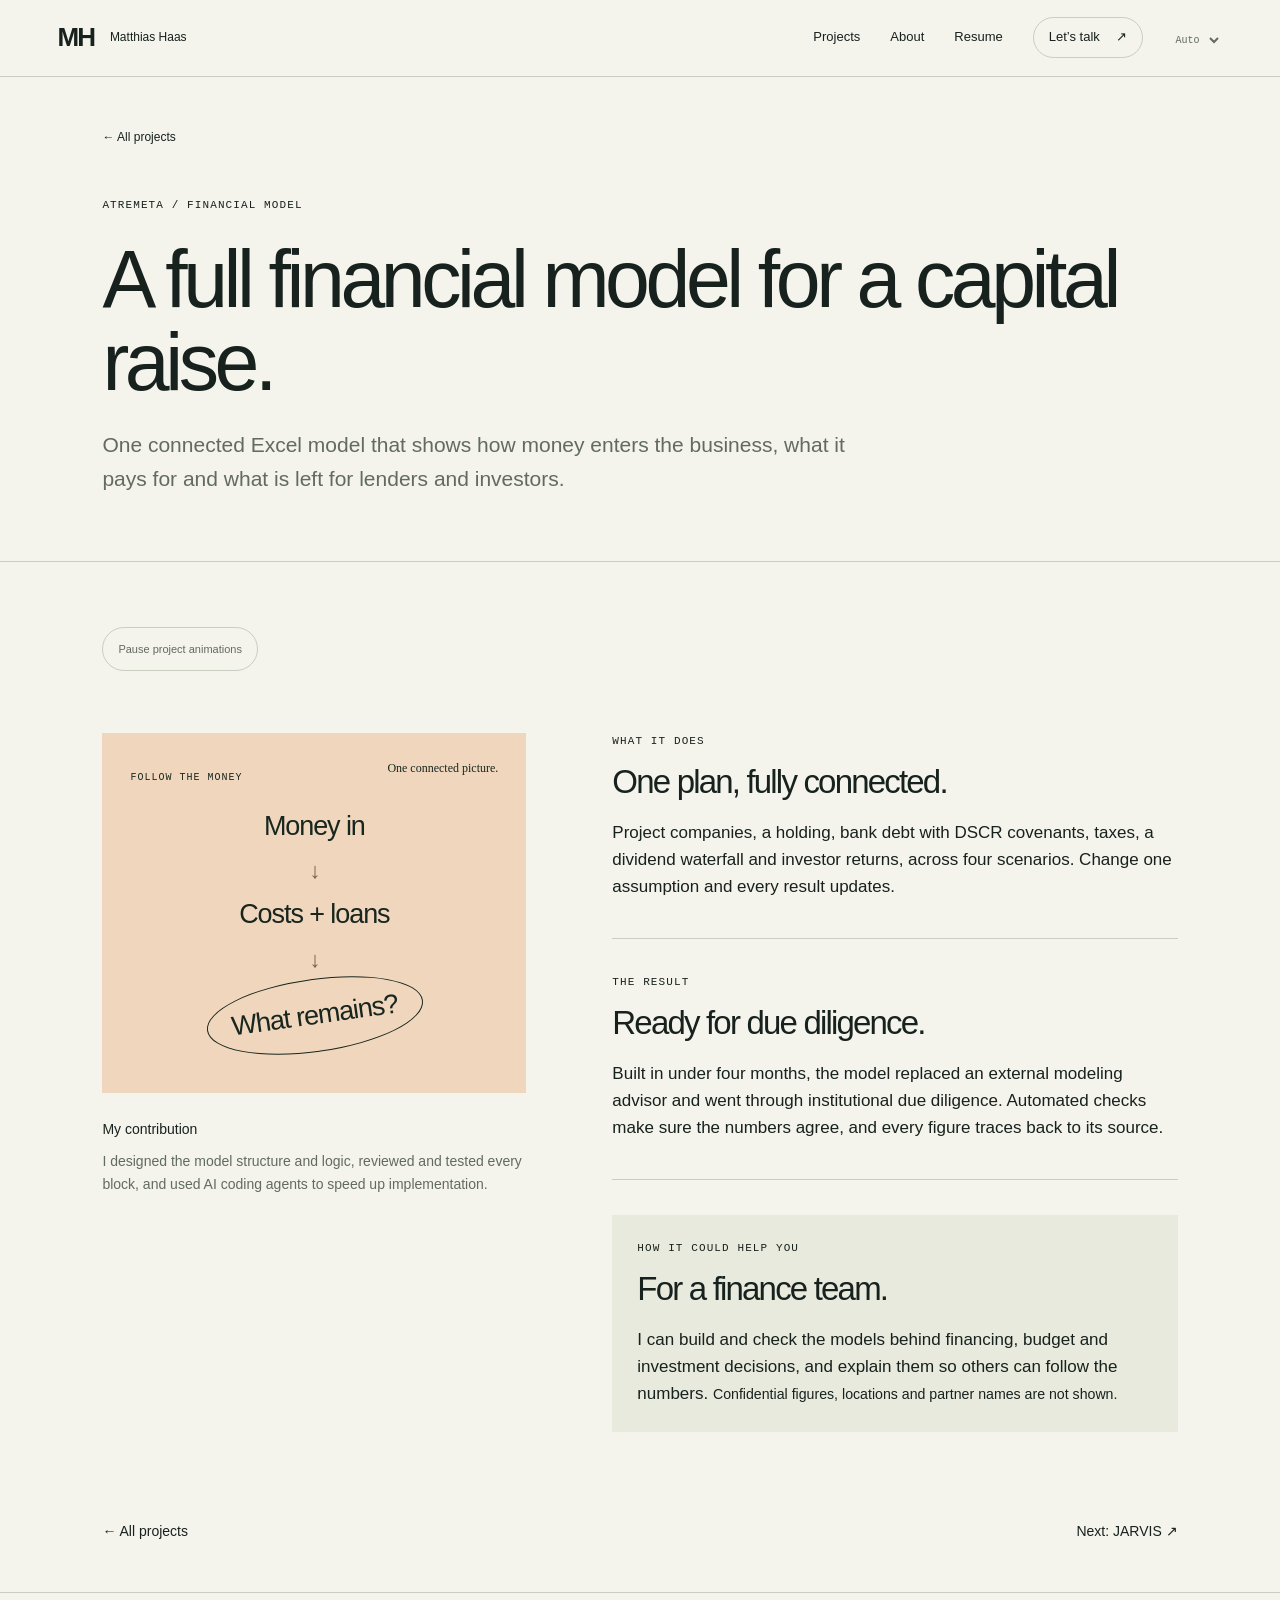
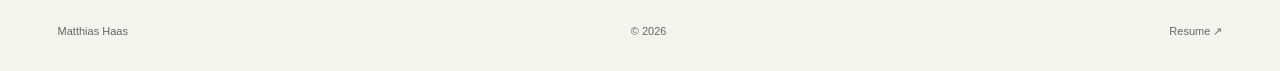
==== atremeta.html @ b5f11f1c "Portfolio website Co-Authored-By: Claude Opus 5.5 <noreply@anthropic.com>" ====
<!doctype html><html lang="en"><head><meta charset="utf-8"><meta name="viewport" content="width=device-width,initial-scale=1"><meta name="description" content="Matthias Haas — financial models, thoughtful AI tools, and clear explanations of the work behind them."><title>Atremeta · Matthias Haas</title><link rel="stylesheet" href="assets/editorial.css"><script src="assets/editorial.js" defer></script><link rel="stylesheet" href="assets/project-motion.css"><script src="assets/project-motion.js" defer></script></head><body><a class="skip" href="#main">Skip to content</a><header class="mast"><a class="brand" href="index.html" aria-label="Matthias Haas home">MH<span>Matthias Haas</span></a><nav aria-label="Main navigation"><a href="index.html#work">Projects</a><a href="index.html#about">About</a><a href="resume.html">Resume</a><a class="nav-contact" href="index.html#contact">Let’s talk <span>↗</span></a></nav><label class="theme-label"><span class="sr">Color theme</span><select aria-label="Color theme"><option value="system">Auto</option><option value="light">Light</option><option value="dark">Dark</option></select></label></header><main id="main"><section class="case-top peach"><a class="back" href="index.html#work">← All projects</a><p class="eyebrow">ATREMETA / FINANCIAL MODEL</p><h1>A full financial model for a capital raise.</h1><p class="case-intro">One connected Excel model that shows how money enters the business, what it pays for and what is left for lenders and investors.</p></section><div class="case-story"><button class="motion-toggle" aria-pressed="true" style="grid-column:1/-1">Pause project animations</button><aside><div class="visual model" aria-hidden="true"><span class="visual-label">FOLLOW THE MONEY</span><div class="money-flow"><span>Money in</span><b>↓</b><span>Costs + loans</span><b>↓</b><span class="outlined">What remains?</span></div><span class="visual-note">One connected picture.</span></div><p class="role"><strong>My contribution</strong>I designed the model structure and logic, reviewed and tested every block, and used AI coding agents to speed up implementation.</p></aside><div class="story-text"><section><p class="eyebrow">WHAT IT DOES</p><h2>One plan, fully connected.</h2><p>Project companies, a holding, bank debt with DSCR covenants, taxes, a dividend waterfall and investor returns, across four scenarios. Change one assumption and every result updates.</p></section><section><p class="eyebrow">THE RESULT</p><h2>Ready for due diligence.</h2><p>Built in under four months, the model replaced an external modeling advisor and went through institutional due diligence. Automated checks make sure the numbers agree, and every figure traces back to its source.</p></section><section class="result"><p class="eyebrow">HOW IT COULD HELP YOU</p><h2>For a finance team.</h2><p>I can build and check the models behind financing, budget and investment decisions, and explain them so others can follow the numbers. <small>Confidential figures, locations and partner names are not shown.</small></p></section></div></div><nav class="next-project" aria-label="Project navigation"><a href="index.html#work">← All projects</a><a href="jarvis.html">Next: JARVIS ↗</a></nav></main><footer><a href="index.html">Matthias Haas</a><p>© 2026</p><a href="resume.html">Resume ↗</a></footer></body></html>
---- assets/editorial.css ----
:root{--bg:#f4f3ec;--paper:#fffef8;--fg:#17211d;--muted:#626b61;--line:#c9cec1;--soft:#e8eadd;--blue:#31564b;--green:#42613f;--motion-ease:cubic-bezier(.2,.7,.2,1);--sans:Arial,Helvetica,sans-serif;--mono:Consolas,monospace;--accent:#d5ef83;--peach:#efd6bc;--lime:#d7e7a6;--lavender:#dcd9ed;--sky:#c9dce0;--ink:#18261f;color-scheme:light}
:root[data-theme=dark]{--bg:#14211b;--paper:#1b2c23;--fg:#f1f2e7;--muted:#b8c4b5;--line:#3a5141;--soft:#223b2b;--blue:#d5ef83;--green:#d5ef83;color-scheme:dark}
@media(prefers-color-scheme:dark){:root:not([data-theme=light]){--bg:#14211b;--paper:#1b2c23;--fg:#f1f2e7;--muted:#b8c4b5;--line:#3a5141;--soft:#223b2b;--blue:#d5ef83;--green:#d5ef83;color-scheme:dark}}
*{box-sizing:border-box}html{scroll-behavior:smooth;scroll-padding-top:100px}body{margin:0;background:var(--bg);color:var(--fg);font:17px/1.6 var(--sans)}a{color:inherit;text-decoration:none}button,select{font:inherit}button{cursor:pointer}a:focus-visible,button:focus-visible,summary:focus-visible,select:focus-visible{outline:3px solid var(--blue);outline-offset:5px}h1,h2,h3,p{margin:0}h1,h2,h3{line-height:1.03;letter-spacing:-.055em;font-weight:500}em{font-family:Georgia,serif;font-weight:400}p{max-width:65ch}.eyebrow{font:11px/1.6 var(--mono);letter-spacing:.1em;text-transform:uppercase}.sr,.skip:not(:focus){position:absolute;width:1px;height:1px;overflow:hidden;clip-path:inset(50%)}.skip:focus{position:fixed;z-index:100;background:var(--paper);padding:16px}.mast{position:sticky;top:0;z-index:20;display:flex;align-items:center;gap:28px;padding:17px 4.5vw;background:var(--bg);border-bottom:1px solid var(--line)}.brand{font-size:26px;font-weight:800;letter-spacing:-.08em;display:flex;align-items:center;gap:16px}.brand span{font-size:12px;font-weight:500;letter-spacing:0}.mast nav{margin-left:auto;display:flex;align-items:center;gap:30px;font-size:13px}.mast nav>a{position:relative}.mast nav>a:after{content:'';height:1px;background:currentColor;position:absolute;bottom:-4px;left:0;right:0;transform:scaleX(0);transform-origin:left;transition:transform .3s}.mast nav>a:hover:after{transform:scaleX(1)}.nav-contact{border:1px solid var(--line);padding:9px 15px;border-radius:30px}.nav-contact span{margin-left:13px}.theme-label select{font:10px var(--mono);background:none;border:0;color:var(--muted);max-width:65px}.hero{padding:50px 4.5vw 0;display:grid;grid-template-columns:1.25fr 1fr;gap:35px;position:relative;max-width:1600px;margin:auto}.hero-copy{padding:25px 0 30px;z-index:1}.hero h1{font-size:clamp(58px,7.6vw,116px);margin:35px -90px 28px 0;line-height:.99;letter-spacing:-.065em}.hero-description{font-size:19px;max-width:440px;margin-bottom:28px}.pill{display:inline-flex;gap:35px;align-items:center;border-radius:40px;background:var(--fg);color:var(--bg);padding:15px 25px;font-size:14px}.pill span{transition:transform .3s}.pill:hover span{transform:translateY(5px)}.hero-note{font:10px/1.7 var(--mono);margin-top:32px;color:var(--muted);max-width:400px}.hero-image{position:relative;min-height:530px;align-self:stretch;overflow:hidden;background:var(--soft);border-radius:120px 0 0 0}.hero-image img{position:absolute;width:100%;height:100%;object-fit:cover;object-position:52% center;transition:transform 1.2s}.hero-image:hover img{transform:scale(1.035)}.portrait-caption{position:absolute;bottom:27px;left:26px;z-index:2;background:var(--accent);color:var(--ink);padding:12px 17px;font:11px/1.7 var(--mono);transform:rotate(-3deg)}.portrait-caption small{font:12px var(--sans)}.portrait-mark{position:absolute;right:10px;bottom:-35px;font-size:155px;letter-spacing:-.1em;color:var(--paper);opacity:.6;line-height:1.2}.hero-bottomline{grid-column:1/-1;border-bottom:1px solid var(--line);display:flex;justify-content:space-between;padding:20px 0 27px;font:10px var(--mono);color:var(--muted)}.work,.approach,.contact-section,.trailer-feature{max-width:1440px;margin:auto;padding:100px 4.5vw}.section-heading{display:grid;grid-template-columns:1fr 1fr;gap:22px 60px;margin-bottom:65px}.section-heading .eyebrow{grid-column:1/-1}.section-heading h2{font-size:clamp(38px,5vw,68px)}.section-heading>p:last-child{align-self:end;color:var(--muted);font-size:15px;margin-left:auto}.project-row{display:grid;grid-template-columns:1.1fr 1fr;gap:8%;margin-bottom:90px;align-items:center}.project-row:nth-of-type(even){grid-template-columns:1fr 1.1fr}.project-row:nth-of-type(even) .project-art{order:2}.project-row:last-child{margin-bottom:0}.project-art{display:block;position:relative;overflow:hidden;border-radius:3px}.art-arrow{position:absolute;right:23px;bottom:23px;display:grid;place-items:center;width:48px;height:48px;border-radius:50%;background:var(--paper);color:var(--ink);font-size:25px;transition:transform .4s}.project-art:hover .art-arrow{transform:rotate(45deg)}.project-copy h3{font-size:clamp(32px,3.4vw,49px);margin:20px 0}.project-copy>p:not(.eyebrow){color:var(--muted);font-size:17px}.why{border-left:2px solid var(--line);padding-left:18px;margin:25px 0}.why>span{font:10px var(--mono);letter-spacing:.08em}.why p{font-size:14px;line-height:1.6;margin-top:8px}.text-link{display:inline-flex;align-items:center;gap:16px;border-bottom:1px solid var(--fg);padding-bottom:6px;font-size:13px}.text-link span{transition:transform .3s}.text-link:hover span{transform:translate(3px,-3px)}.visual{height:440px;position:relative;overflow:hidden;padding:28px;color:var(--ink);transition:transform .6s}.visual-label{font:10px var(--mono);letter-spacing:.1em;position:relative;z-index:2}.model{background:var(--peach)}.permission{background:var(--lime)}.search{background:var(--lavender)}.evidence{background:var(--sky)}.money-flow{display:flex;align-items:center;flex-direction:column;margin-top:35px;gap:5px;font-size:27px;letter-spacing:-.04em}.money-flow>span{padding:3px 25px}.money-flow b{font-size:22px;font-weight:400;color:#7a614e}.money-flow .outlined{border:1px solid var(--ink);border-radius:50%;padding:14px 24px;transform:rotate(-8deg)}.visual-note{position:absolute;left:28px;bottom:27px;font:12px Georgia}.orbit{width:230px;height:230px;border:1px solid #9cb16f;border-radius:50%;position:relative;margin:30px auto;display:grid;place-items:center}.orbit:before{content:'';position:absolute;inset:25px;border:1px solid #9cb16f;border-radius:50%}.orbit strong{font-size:38px;font-weight:400;letter-spacing:-.06em}.orbit i{position:absolute;width:27px;height:27px;border-radius:50%;background:var(--ink)}.orbit i:nth-child(1){top:-12px}.orbit i:nth-child(2){right:-12px}.orbit i:nth-child(3){bottom:-12px}.orbit i:nth-child(4){left:-12px}.project-art:hover .orbit{animation:orbit-turn 8s linear infinite}.project-art:hover .orbit strong{animation:orbit-turn 8s linear reverse infinite}.permission-tags{display:flex;justify-content:center;gap:10px;font-size:11px}.permission-tags span{padding:6px 10px;border:1px solid #9cb16f;border-radius:20px}.search-lines{position:absolute;inset:90px 50px}.search-lines i{display:block;height:35px;background:#c4bfdc;margin-bottom:15px;transform:rotate(-8deg)}.shortlist{position:absolute;left:22%;right:12%;top:110px;padding:25px;background:#fffef8;box-shadow:10px 15px 0 #b8b2d0;font-size:38px;letter-spacing:-.05em;line-height:1.05;transform:rotate(6deg);transition:transform .5s}.shortlist span{display:block;font:12px/1.9 var(--sans);letter-spacing:0;margin-top:25px}.project-art:hover .shortlist{transform:rotate(0deg) translateY(-7px)}.evidence-paper{background:#fffef8;position:absolute;inset:90px 12% 55px;padding:28px;transform:rotate(-5deg);box-shadow:12px 14px 0 #a7c0c7;transition:transform .5s}.evidence-paper>span{font-size:24px;letter-spacing:-.04em}.evidence-paper hr{border:0;border-top:1px solid #d1d5cb;margin:20px 0}.evidence-paper p{font-size:14px;margin:12px 0}.evidence-paper b{font:10px var(--mono)}.project-art:hover .evidence-paper{transform:rotate(0deg) translateY(-7px)}.approach{border-top:1px solid var(--line);background:var(--soft);max-width:none;padding-inline:max(4.5vw,calc((100vw - 1310px)/2))}.approach h2{font-size:clamp(42px,6.7vw,96px);margin:30px 0 45px}.approach-columns{display:grid;grid-template-columns:1fr 1fr;gap:80px;max-width:1000px}.approach-columns p{font-size:18px}.about-strip{margin-top:55px;border-top:1px solid var(--line);padding-top:25px;display:grid;grid-template-columns:1fr 1fr 1fr;gap:30px;font-size:13px}.about-strip small{display:block;font-size:11px;color:var(--muted);margin-top:7px}.about-strip .text-link{align-self:start}.trailer-feature{border-top:0!important}.trailer-heading h2{letter-spacing:-.045em!important}.contact-section{border-top:1px solid var(--line)}.contact-section h2{font-size:clamp(45px,7vw,95px);margin:30px 0}.contact-section>p:not(.eyebrow){max-width:600px;color:var(--muted)}.email-link{display:inline-flex;gap:30px;font-size:clamp(19px,3.5vw,46px);letter-spacing:-.04em;margin:30px 0;border-bottom:1px solid var(--fg);overflow-wrap:anywhere}.contact-links{display:flex;gap:25px;font-size:13px;flex-wrap:wrap}footer{padding:30px 4.5vw;border-top:1px solid var(--line);display:flex;justify-content:space-between;gap:20px;font-size:11px;color:var(--muted)}.case-top{padding:45px 8vw 65px;border-bottom:1px solid var(--line)}.back{font-size:12px;display:inline-block;margin-bottom:50px}.case-top h1{font-size:clamp(44px,6.3vw,88px);max-width:1100px;margin:24px 0}.case-intro{font-size:21px;max-width:760px;color:var(--muted)}.case-story{padding:65px 8vw;display:grid;grid-template-columns:.9fr 1.2fr;gap:8%}.case-story aside{align-self:start;position:sticky;top:110px}.case-story .visual{height:360px}.case-story .orbit{height:190px;width:190px;margin:20px auto}.role{font-size:14px;color:var(--muted);margin-top:25px}.role strong{display:block;color:var(--fg);margin-bottom:10px;font-weight:500}.story-text section{padding:0 0 38px;margin-bottom:35px;border-bottom:1px solid var(--line)}.story-text h2{font-size:33px;margin:14px 0 20px}.story-text .result{border:0;padding:25px;background:var(--soft)}.explainer{margin:0 8vw 60px;padding:35px;background:var(--soft);display:grid;grid-template-columns:1fr 1fr;gap:55px}.explainer h2{font-size:35px;margin:20px 0}.explainer p{font-size:14px}.example-controls button{display:inline-block;border:1px solid var(--line);background:var(--paper);color:var(--fg);border-radius:30px;padding:10px 15px;font-size:12px;margin:0 6px 10px 0;min-height:44px}.example-controls button[aria-pressed=true]{background:var(--fg);color:var(--bg)}#scenario-output{margin-top:25px;font-size:20px;line-height:1.5}.technical{margin:0 8vw 60px;border-top:1px solid var(--line);border-bottom:1px solid var(--line)}summary{cursor:pointer;padding:24px 0;font-size:17px}summary>span{float:right}.technical-content{padding:20px 0 40px;max-width:1000px}.technical-note{color:var(--muted);margin-bottom:35px}.technical h2,.technical h3{font:600 20px/1.4 var(--sans);letter-spacing:-.02em;margin:28px 0 12px}.technical p,.technical li{font-size:15px;line-height:1.75;margin-bottom:12px}.technical .diagram{overflow-x:auto;margin:35px 0}.technical svg{min-width:700px;width:100%;height:auto}.technical .pipeline{display:flex;gap:15px;flex-wrap:wrap}.technical .pipeline span{padding:10px;background:var(--soft)}.next-project{display:flex;justify-content:space-between;margin:50px 8vw;font-size:14px;gap:20px}@keyframes orbit-turn{to{transform:rotate(360deg)}}@view-transition{navigation:auto}::view-transition-group(root){animation-duration:.3s}
@media(min-width:1000px){.hero-copy{animation:arrive .7s ease-out}.hero-image{animation:arrive 1s ease-out}}@keyframes arrive{from{opacity:.6;transform:translateY(20px)}to{opacity:1;transform:none}}
@media(max-width:950px){.brand span{display:none}.hero{gap:20px}.hero h1{font-size:70px}.hero-image{min-height:500px}.project-row{gap:5%}.visual{height:390px}.approach-columns{gap:35px}.case-story{padding-inline:5vw;gap:5%}.case-story .visual{padding:20px}.case-story .evidence-paper{padding:20px;inset:70px 8% 30px}.case-story .shortlist{left:12%;font-size:30px}.case-story .visual-label{font-size:9px}}
@media(max-width:680px){html{scroll-padding-top:80px}.mast{padding:12px 5vw;gap:10px}.brand{font-size:24px}.mast nav{gap:16px;font-size:11px}.nav-contact{padding:6px 10px}.nav-contact span{display:none}.theme-label select{max-width:47px;font-size:9px}.hero{padding:30px 5vw 0;display:flex;flex-direction:column;gap:0}.hero-copy{padding-top:5px}.hero h1{font-size:clamp(49px,11.5vw,76px);margin:24px 0}.hero-description{font-size:17px}.hero-note{margin-top:23px}.hero-image{min-height:380px;border-radius:85px 0 0 0;margin-top:5px}.hero-bottomline{font-size:9px;gap:15px;padding-top:25px}.hero-bottomline span:last-child{white-space:nowrap}.work,.approach,.contact-section,.trailer-feature{padding:55px 5vw}.section-heading{display:block;margin-bottom:35px}.section-heading h2{font-size:39px;margin:20px 0}.section-heading>p:last-child{margin:0}.project-row,.project-row:nth-of-type(even){display:flex;flex-direction:column;gap:27px;margin-bottom:60px;align-items:stretch}.project-row:nth-of-type(even) .project-art{order:0}.visual{height:365px}.project-copy h3{font-size:35px}.project-copy>p:not(.eyebrow){font-size:16px}.approach h2{font-size:43px;margin:25px 0}.approach-columns,.about-strip{grid-template-columns:1fr;gap:22px}.approach-columns p{font-size:16px}.contact-section h2{font-size:44px}.email-link{font-size:22px;gap:12px}.contact-links{gap:18px;font-size:12px}footer{flex-wrap:wrap;padding:25px 5vw;font-size:10px}footer p{order:3;width:100%}.case-top{padding:30px 5vw 40px}.back{margin-bottom:30px}.case-top h1{font-size:43px}.case-intro{font-size:18px}.case-story{display:flex;flex-direction:column;padding:35px 5vw;gap:45px}.case-story aside{position:static;width:100%}.case-story .visual{height:340px}.story-text h2{font-size:31px}.explainer{display:block;margin:0 5vw 40px;padding:25px}.example-controls{margin-top:25px}.technical{margin:0 5vw 40px}.technical summary{font-size:15px;padding-right:20px}.next-project{margin:35px 5vw;font-size:12px}.trailer-feature .trailer-heading h2{font-size:35px}}
@media(prefers-reduced-motion:reduce){*,*:before,*:after{animation:none!important;transition:none!important;scroll-behavior:auto!important}::view-transition-group(*){animation:none!important}}
.technical .svg-text{font:15px var(--sans);fill:var(--fg)}.technical .svg-heading{font:700 15px var(--sans);fill:var(--fg)}.technical .svg-text.blue,.technical .svg-heading.blue{fill:var(--blue)}.technical .svg-text.green{fill:var(--green)}.technical .svg-text.red{fill:var(--fg)}.technical .node{fill:var(--paper);stroke:var(--line);stroke-width:1}.technical .connector{fill:none;stroke:var(--muted);stroke-width:1.5;stroke-linejoin:round}.technical .arrowhead{fill:var(--muted)}.technical .input-node,.technical .gate,.technical .check-band{fill:var(--soft);stroke:var(--line)}.technical .diagram-scroll{overflow-x:auto}.technical .diagram figcaption{font:12px var(--mono);padding:15px 0}.technical svg{min-width:1040px}

/* Fixes 01.11.2026 (Claude): Kopfzeile Handy, Atremeta-Grafik */
.nav-contact{white-space:nowrap}
.case-story .model .visual-note{left:auto;right:28px;top:28px;bottom:auto}
.case-story .model .money-flow{margin-top:14px;gap:2px}
@media(max-width:680px){.ai-home .mast nav a[href="#jarvis"],.ai-home .mast nav a[href="#about"]{display:none}.theme-label select{min-height:32px}.case-story .model .visual-note{right:20px;top:20px}.case-story .model .money-flow{font-size:24px}}
---- assets/project-motion.css ----
.project-directory{display:flex;align-items:center;flex-wrap:wrap;gap:12px 28px;padding:25px 4.5vw;max-width:1440px;margin:auto;border-bottom:1px solid var(--line);font-size:13px}.project-directory>span{font:10px var(--mono);color:var(--muted);margin-right:auto}.project-directory a{border-bottom:1px solid transparent}.project-directory a:hover{border-color:currentColor}.project-name{font:500 25px/1.2 var(--sans);letter-spacing:-.03em;margin:14px 0 0}.project-copy h3{margin-top:14px}.motion-toggle{background:transparent;color:var(--muted);border:1px solid var(--line);padding:9px 15px;border-radius:25px;font:11px var(--sans);min-height:44px;grid-column:1/-1;justify-self:start}.jarvis-demo{height:490px;background:var(--lime);color:var(--ink);padding:26px;position:relative;overflow:hidden}.j-title{display:flex;justify-content:space-between;align-items:center}.j-title strong{font-size:35px;letter-spacing:-.06em}.j-title span{font:9px var(--mono);text-transform:uppercase;letter-spacing:.08em}.j-core{width:80px;height:80px;border:1px solid var(--ink);border-radius:50%;display:grid;place-items:center;margin:18px auto;position:relative;background:var(--ink);color:var(--lime);font-size:30px;font-weight:bold}.j-core:before,.j-core:after{content:'';position:absolute;border:1px solid var(--ink);border-radius:50%;inset:-8px;opacity:.4}.j-core:after{inset:-16px;opacity:.2}.motion-visible .j-core:before{animation:j-pulse 2.4s ease-in-out infinite}.j-route{display:grid;grid-template-columns:repeat(4,1fr);gap:6px;margin:28px 0 17px}.j-step{position:relative;text-align:center;padding:10px 3px;background:#c5d593;border-bottom:2px solid transparent;font-size:10px;transition:background .35s,color .35s}.j-step.current{background:var(--ink);color:var(--lime);border-color:var(--ink)}.is-blocked .j-step.current{background:#783d26;color:#fff4df}.j-status{font-size:14px;line-height:1.5;min-height:63px;max-width:100%}.j-controls{display:flex;flex-wrap:wrap;gap:6px;margin-top:8px}.j-controls button{border:1px solid #8d9f69;border-radius:22px;background:transparent;color:var(--ink);padding:8px 10px;font-size:10px;min-height:40px}.j-controls button[aria-pressed=true]{background:var(--ink);color:var(--lime)}.j-note{font:9px/1.5 var(--mono);margin-top:12px;color:#455232}.j-next{margin-left:auto!important}.case-story .jarvis-demo{height:auto;min-height:480px}.motion-visible.model .money-flow b{animation:flow-down 2s ease-in-out infinite}.motion-visible.model .money-flow b:nth-of-type(2){animation-delay:1s}.motion-visible.search .search-lines i{animation:filter-slide 4s ease-in-out infinite}.motion-visible.search .search-lines i:nth-child(2){animation-delay:.3s}.motion-visible.search .search-lines i:nth-child(3){animation-delay:.6s}.motion-visible.evidence .evidence-paper p{animation:evidence-line 5s ease-in-out infinite}.motion-visible.evidence .evidence-paper p:nth-of-type(2){animation-delay:.8s}.motion-visible.evidence .evidence-paper p:nth-of-type(3){animation-delay:1.6s}.more-work{padding:0 4.5vw 70px;max-width:1440px;margin:auto}.more-work h2{font-size:40px;margin-bottom:28px}.more-work h3{font-size:21px;margin:28px 0 10px;letter-spacing:-.02em}.more-work p{font-size:15px;max-width:850px;color:var(--muted)}.more-work a{text-decoration:underline}.more-work .off-clock{margin-top:30px}.projects-paused .motion-visible *{animation-play-state:paused!important}@keyframes j-pulse{50%{transform:scale(1.13);opacity:.1}}@keyframes flow-down{50%{transform:translateY(5px);opacity:.4}}@keyframes filter-slide{50%{transform:rotate(-8deg) translateX(15px);opacity:.5}}@keyframes evidence-line{0%,80%,100%{transform:translateX(0)}40%{transform:translateX(7px)}}@media(max-width:680px){.project-directory{padding:22px 5vw;gap:14px 20px;font-size:12px}.project-directory>span{width:100%}.jarvis-demo{height:490px;padding:22px}.j-route{gap:4px}.j-step{font-size:9px}.j-title strong{font-size:31px}.more-work{padding:0 5vw 50px}.project-name{font-size:23px}}@media(prefers-reduced-motion:reduce){.motion-visible *{animation:none!important;transition:none!important}}
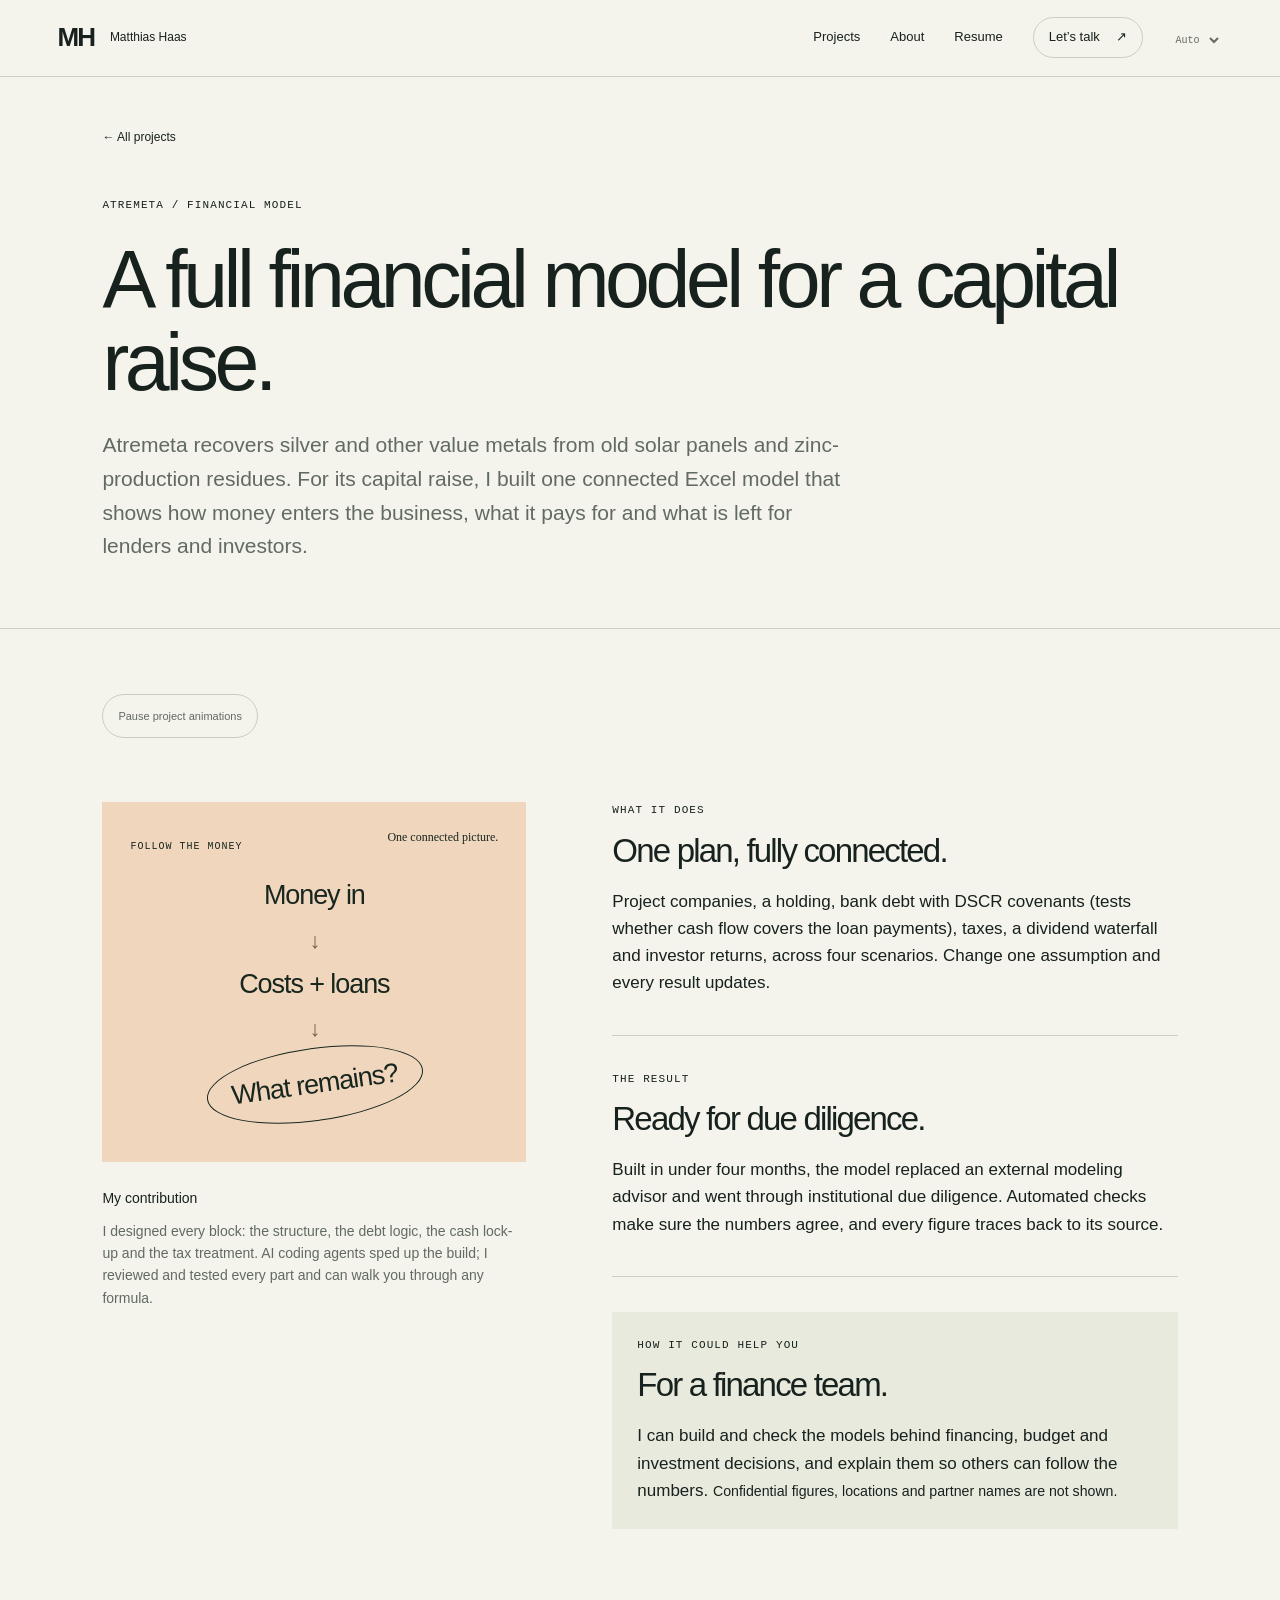
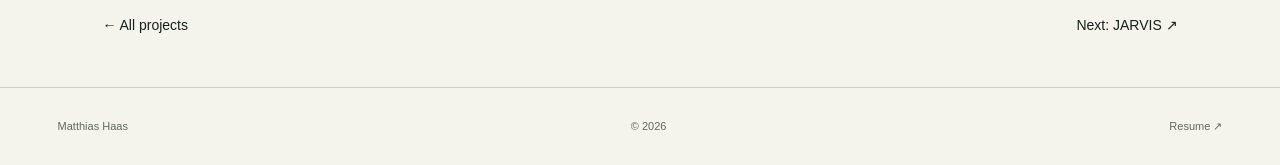
==== commit 8ae7fbc4: "Recruiter feedback: AI intro label, Atremeta description, contact facts Co-Authored-By: Claude Opus " ====
--- a/atremeta.html
+++ b/atremeta.html
@@ -1 +1 @@
-<!doctype html><html lang="en"><head><meta charset="utf-8"><meta name="viewport" content="width=device-width,initial-scale=1"><meta name="description" content="Matthias Haas — financial models, thoughtful AI tools, and clear explanations of the work behind them."><title>Atremeta · Matthias Haas</title><link rel="stylesheet" href="assets/editorial.css"><script src="assets/editorial.js" defer></script><link rel="stylesheet" href="assets/project-motion.css"><script src="assets/project-motion.js" defer></script></head><body><a class="skip" href="#main">Skip to content</a><header class="mast"><a class="brand" href="index.html" aria-label="Matthias Haas home">MH<span>Matthias Haas</span></a><nav aria-label="Main navigation"><a href="index.html#work">Projects</a><a href="index.html#about">About</a><a href="resume.html">Resume</a><a class="nav-contact" href="index.html#contact">Let’s talk <span>↗</span></a></nav><label class="theme-label"><span class="sr">Color theme</span><select aria-label="Color theme"><option value="system">Auto</option><option value="light">Light</option><option value="dark">Dark</option></select></label></header><main id="main"><section class="case-top peach"><a class="back" href="index.html#work">← All projects</a><p class="eyebrow">ATREMETA / FINANCIAL MODEL</p><h1>A full financial model for a capital raise.</h1><p class="case-intro">One connected Excel model that shows how money enters the business, what it pays for and what is left for lenders and investors.</p></section><div class="case-story"><button class="motion-toggle" aria-pressed="true" style="grid-column:1/-1">Pause project animations</button><aside><div class="visual model" aria-hidden="true"><span class="visual-label">FOLLOW THE MONEY</span><div class="money-flow"><span>Money in</span><b>↓</b><span>Costs + loans</span><b>↓</b><span class="outlined">What remains?</span></div><span class="visual-note">One connected picture.</span></div><p class="role"><strong>My contribution</strong>I designed the model structure and logic, reviewed and tested every block, and used AI coding agents to speed up implementation.</p></aside><div class="story-text"><section><p class="eyebrow">WHAT IT DOES</p><h2>One plan, fully connected.</h2><p>Project companies, a holding, bank debt with DSCR covenants, taxes, a dividend waterfall and investor returns, across four scenarios. Change one assumption and every result updates.</p></section><section><p class="eyebrow">THE RESULT</p><h2>Ready for due diligence.</h2><p>Built in under four months, the model replaced an external modeling advisor and went through institutional due diligence. Automated checks make sure the numbers agree, and every figure traces back to its source.</p></section><section class="result"><p class="eyebrow">HOW IT COULD HELP YOU</p><h2>For a finance team.</h2><p>I can build and check the models behind financing, budget and investment decisions, and explain them so others can follow the numbers. <small>Confidential figures, locations and partner names are not shown.</small></p></section></div></div><nav class="next-project" aria-label="Project navigation"><a href="index.html#work">← All projects</a><a href="jarvis.html">Next: JARVIS ↗</a></nav></main><footer><a href="index.html">Matthias Haas</a><p>© 2026</p><a href="resume.html">Resume ↗</a></footer></body></html>+<!doctype html><html lang="en"><head><meta charset="utf-8"><meta name="viewport" content="width=device-width,initial-scale=1"><meta name="description" content="Matthias Haas — financial models, thoughtful AI tools, and clear explanations of the work behind them."><title>Atremeta · Matthias Haas</title><link rel="stylesheet" href="assets/editorial.css"><script src="assets/editorial.js" defer></script><link rel="stylesheet" href="assets/project-motion.css"><script src="assets/project-motion.js" defer></script><link rel="canonical" href="https://haasmatthias.github.io/atremeta.html"><meta property="og:type" content="website"><meta property="og:site_name" content="Matthias Haas"><meta property="og:title" content="A full financial model for a capital raise · Matthias Haas"><meta property="og:description" content="One connected Excel model: project companies, a holding, bank debt with DSCR covenants, taxes, a dividend waterfall and investor returns."><meta property="og:url" content="https://haasmatthias.github.io/atremeta.html"><meta property="og:image" content="https://haasmatthias.github.io/assets/og-image.jpg"><meta property="og:image:width" content="1200"><meta property="og:image:height" content="630"><meta property="og:image:alt" content="Matthias Haas, finance and AI portfolio"><meta name="twitter:card" content="summary_large_image"><meta name="twitter:title" content="A full financial model for a capital raise · Matthias Haas"><meta name="twitter:description" content="One connected Excel model: project companies, a holding, bank debt with DSCR covenants, taxes, a dividend waterfall and investor returns."><meta name="twitter:image" content="https://haasmatthias.github.io/assets/og-image.jpg"><link rel="icon" href="assets/favicon.svg" type="image/svg+xml"><link rel="icon" href="assets/favicon-32.png" sizes="32x32" type="image/png"><link rel="apple-touch-icon" href="assets/apple-touch-icon.png"><meta name="theme-color" content="#14211b"></head><body><a class="skip" href="#main">Skip to content</a><header class="mast"><a class="brand" href="index.html" aria-label="Matthias Haas home">MH<span>Matthias Haas</span></a><nav aria-label="Main navigation"><a href="index.html#work">Projects</a><a href="index.html#about">About</a><a href="resume.html">Resume</a><a class="nav-contact" href="index.html#contact">Let’s talk <span>↗</span></a></nav><label class="theme-label"><span class="sr">Color theme</span><select aria-label="Color theme"><option value="system">Auto</option><option value="light">Light</option><option value="dark">Dark</option></select></label></header><main id="main"><section class="case-top peach"><a class="back" href="index.html#work">← All projects</a><p class="eyebrow">ATREMETA / FINANCIAL MODEL</p><h1>A full financial model for a capital raise.</h1><p class="case-intro">Atremeta recovers silver and other value metals from old solar panels and zinc-production residues. For its capital raise, I built one connected Excel model that shows how money enters the business, what it pays for and what is left for lenders and investors.</p></section><div class="case-story"><button class="motion-toggle" aria-pressed="true" style="grid-column:1/-1">Pause project animations</button><aside><div class="visual model" aria-hidden="true"><span class="visual-label">FOLLOW THE MONEY</span><div class="money-flow"><span>Money in</span><b>↓</b><span>Costs + loans</span><b>↓</b><span class="outlined">What remains?</span></div><span class="visual-note">One connected picture.</span></div><p class="role"><strong>My contribution</strong>I designed every block: the structure, the debt logic, the cash lock-up and the tax treatment. AI coding agents sped up the build; I reviewed and tested every part and can walk you through any formula.</p></aside><div class="story-text"><section><p class="eyebrow">WHAT IT DOES</p><h2>One plan, fully connected.</h2><p>Project companies, a holding, bank debt with DSCR covenants (tests whether cash flow covers the loan payments), taxes, a dividend waterfall and investor returns, across four scenarios. Change one assumption and every result updates.</p></section><section><p class="eyebrow">THE RESULT</p><h2>Ready for due diligence.</h2><p>Built in under four months, the model replaced an external modeling advisor and went through institutional due diligence. Automated checks make sure the numbers agree, and every figure traces back to its source.</p></section><section class="result"><p class="eyebrow">HOW IT COULD HELP YOU</p><h2>For a finance team.</h2><p>I can build and check the models behind financing, budget and investment decisions, and explain them so others can follow the numbers. <small>Confidential figures, locations and partner names are not shown.</small></p></section></div></div><nav class="next-project" aria-label="Project navigation"><a href="index.html#work">← All projects</a><a href="jarvis.html">Next: JARVIS ↗</a></nav></main><footer><a href="index.html">Matthias Haas</a><p>© 2026</p><a href="resume.html">Resume ↗</a></footer></body></html>
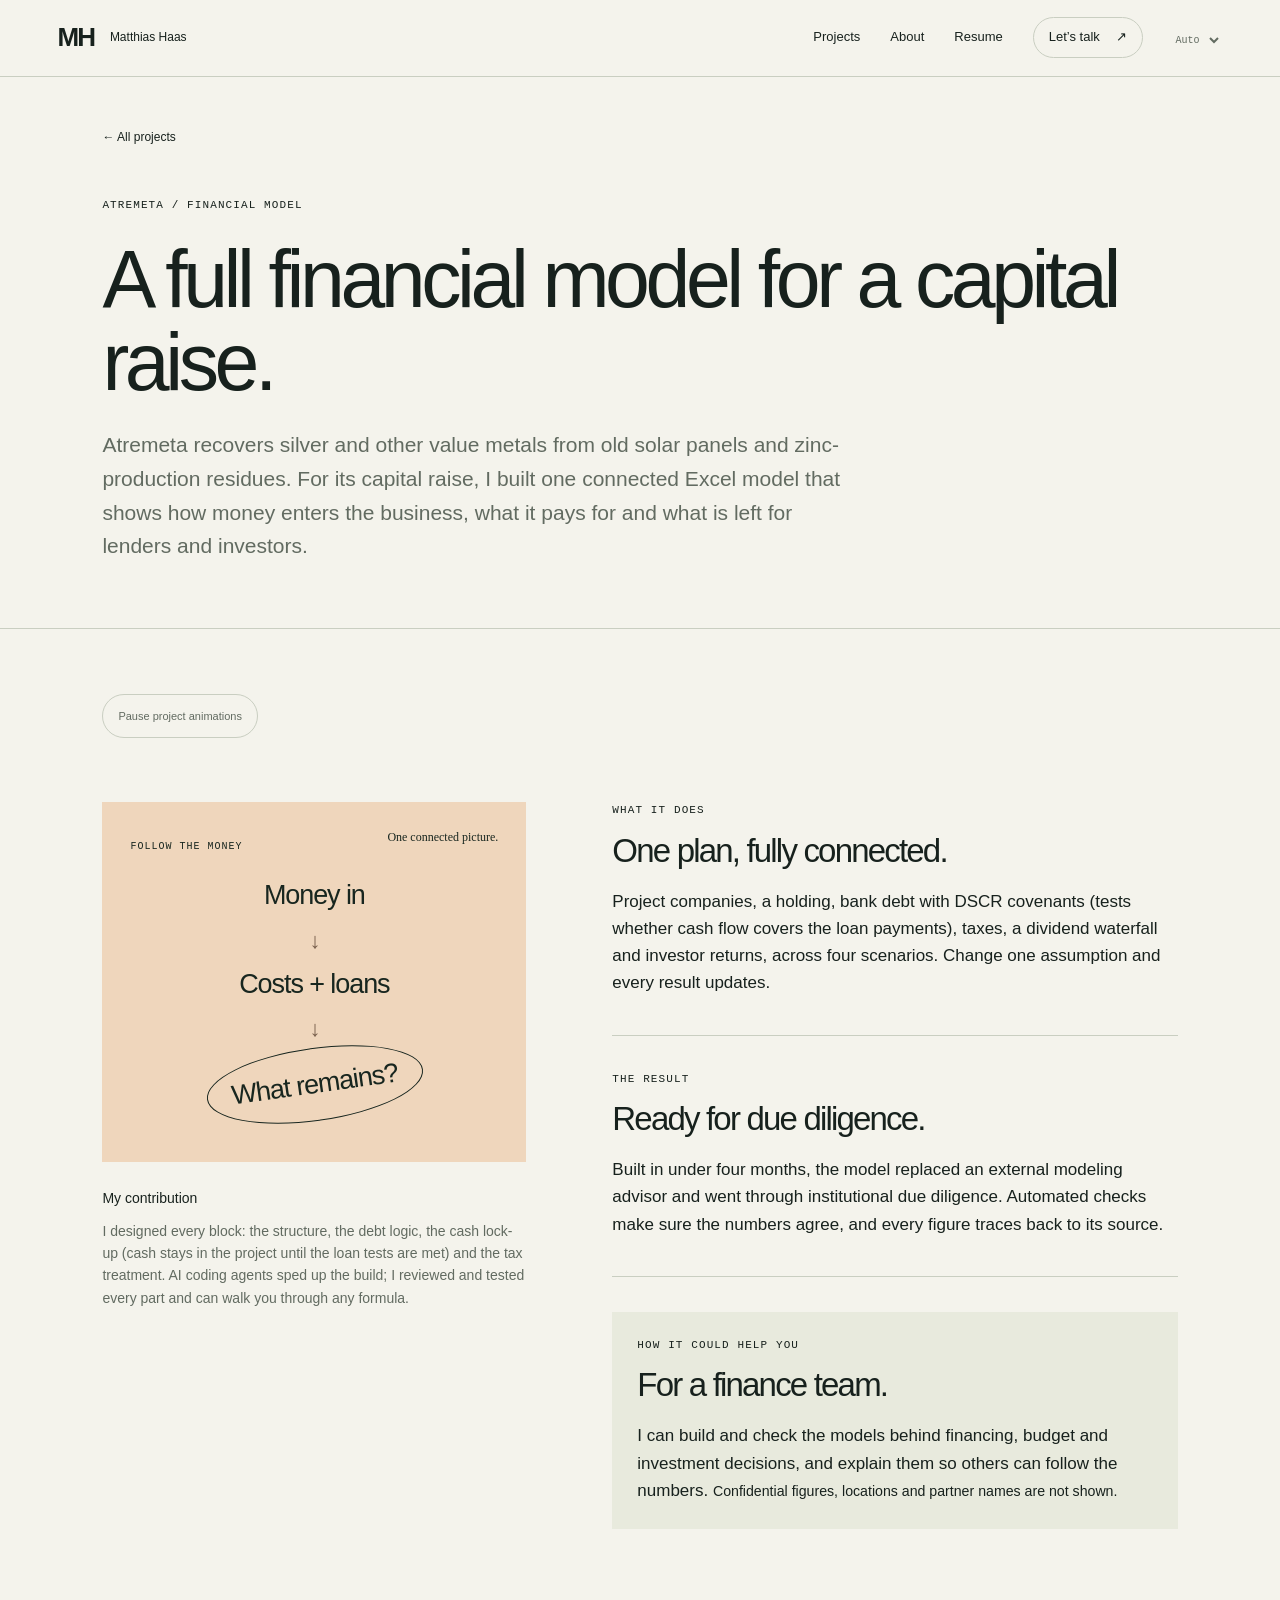
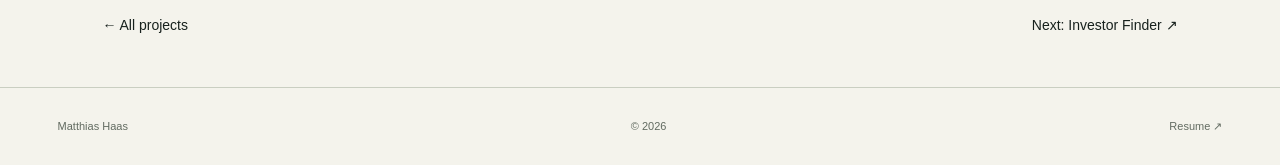
==== commit 5b105e6f: "Recruiter panel round 2: accurate background line, consistency and mobile fixes Co-Authored-By: Clau" ====
--- a/atremeta.html
+++ b/atremeta.html
@@ -1 +1 @@
-<!doctype html><html lang="en"><head><meta charset="utf-8"><meta name="viewport" content="width=device-width,initial-scale=1"><meta name="description" content="Matthias Haas — financial models, thoughtful AI tools, and clear explanations of the work behind them."><title>Atremeta · Matthias Haas</title><link rel="stylesheet" href="assets/editorial.css"><script src="assets/editorial.js" defer></script><link rel="stylesheet" href="assets/project-motion.css"><script src="assets/project-motion.js" defer></script><link rel="canonical" href="https://haasmatthias.github.io/atremeta.html"><meta property="og:type" content="website"><meta property="og:site_name" content="Matthias Haas"><meta property="og:title" content="A full financial model for a capital raise · Matthias Haas"><meta property="og:description" content="One connected Excel model: project companies, a holding, bank debt with DSCR covenants, taxes, a dividend waterfall and investor returns."><meta property="og:url" content="https://haasmatthias.github.io/atremeta.html"><meta property="og:image" content="https://haasmatthias.github.io/assets/og-image.jpg"><meta property="og:image:width" content="1200"><meta property="og:image:height" content="630"><meta property="og:image:alt" content="Matthias Haas, finance and AI portfolio"><meta name="twitter:card" content="summary_large_image"><meta name="twitter:title" content="A full financial model for a capital raise · Matthias Haas"><meta name="twitter:description" content="One connected Excel model: project companies, a holding, bank debt with DSCR covenants, taxes, a dividend waterfall and investor returns."><meta name="twitter:image" content="https://haasmatthias.github.io/assets/og-image.jpg"><link rel="icon" href="assets/favicon.svg" type="image/svg+xml"><link rel="icon" href="assets/favicon-32.png" sizes="32x32" type="image/png"><link rel="apple-touch-icon" href="assets/apple-touch-icon.png"><meta name="theme-color" content="#14211b"></head><body><a class="skip" href="#main">Skip to content</a><header class="mast"><a class="brand" href="index.html" aria-label="Matthias Haas home">MH<span>Matthias Haas</span></a><nav aria-label="Main navigation"><a href="index.html#work">Projects</a><a href="index.html#about">About</a><a href="resume.html">Resume</a><a class="nav-contact" href="index.html#contact">Let’s talk <span>↗</span></a></nav><label class="theme-label"><span class="sr">Color theme</span><select aria-label="Color theme"><option value="system">Auto</option><option value="light">Light</option><option value="dark">Dark</option></select></label></header><main id="main"><section class="case-top peach"><a class="back" href="index.html#work">← All projects</a><p class="eyebrow">ATREMETA / FINANCIAL MODEL</p><h1>A full financial model for a capital raise.</h1><p class="case-intro">Atremeta recovers silver and other value metals from old solar panels and zinc-production residues. For its capital raise, I built one connected Excel model that shows how money enters the business, what it pays for and what is left for lenders and investors.</p></section><div class="case-story"><button class="motion-toggle" aria-pressed="true" style="grid-column:1/-1">Pause project animations</button><aside><div class="visual model" aria-hidden="true"><span class="visual-label">FOLLOW THE MONEY</span><div class="money-flow"><span>Money in</span><b>↓</b><span>Costs + loans</span><b>↓</b><span class="outlined">What remains?</span></div><span class="visual-note">One connected picture.</span></div><p class="role"><strong>My contribution</strong>I designed every block: the structure, the debt logic, the cash lock-up and the tax treatment. AI coding agents sped up the build; I reviewed and tested every part and can walk you through any formula.</p></aside><div class="story-text"><section><p class="eyebrow">WHAT IT DOES</p><h2>One plan, fully connected.</h2><p>Project companies, a holding, bank debt with DSCR covenants (tests whether cash flow covers the loan payments), taxes, a dividend waterfall and investor returns, across four scenarios. Change one assumption and every result updates.</p></section><section><p class="eyebrow">THE RESULT</p><h2>Ready for due diligence.</h2><p>Built in under four months, the model replaced an external modeling advisor and went through institutional due diligence. Automated checks make sure the numbers agree, and every figure traces back to its source.</p></section><section class="result"><p class="eyebrow">HOW IT COULD HELP YOU</p><h2>For a finance team.</h2><p>I can build and check the models behind financing, budget and investment decisions, and explain them so others can follow the numbers. <small>Confidential figures, locations and partner names are not shown.</small></p></section></div></div><nav class="next-project" aria-label="Project navigation"><a href="index.html#work">← All projects</a><a href="jarvis.html">Next: JARVIS ↗</a></nav></main><footer><a href="index.html">Matthias Haas</a><p>© 2026</p><a href="resume.html">Resume ↗</a></footer></body></html>+<!doctype html><html lang="en"><head><meta charset="utf-8"><meta name="viewport" content="width=device-width,initial-scale=1"><meta name="description" content="Matthias Haas — financial models, thoughtful AI tools, and clear explanations of the work behind them."><title>Atremeta · Matthias Haas</title><link rel="stylesheet" href="assets/editorial.css"><script src="assets/editorial.js" defer></script><link rel="stylesheet" href="assets/project-motion.css"><script src="assets/project-motion.js" defer></script><link rel="canonical" href="https://haasmatthias.github.io/atremeta.html"><meta property="og:type" content="website"><meta property="og:site_name" content="Matthias Haas"><meta property="og:title" content="A full financial model for a capital raise · Matthias Haas"><meta property="og:description" content="One connected Excel model: project companies, a holding, bank debt with DSCR covenants, taxes, a dividend waterfall and investor returns."><meta property="og:url" content="https://haasmatthias.github.io/atremeta.html"><meta property="og:image" content="https://haasmatthias.github.io/assets/og-image.jpg"><meta property="og:image:width" content="1200"><meta property="og:image:height" content="630"><meta property="og:image:alt" content="Matthias Haas, finance and AI portfolio"><meta name="twitter:card" content="summary_large_image"><meta name="twitter:title" content="A full financial model for a capital raise · Matthias Haas"><meta name="twitter:description" content="One connected Excel model: project companies, a holding, bank debt with DSCR covenants, taxes, a dividend waterfall and investor returns."><meta name="twitter:image" content="https://haasmatthias.github.io/assets/og-image.jpg"><link rel="icon" href="assets/favicon.svg" type="image/svg+xml"><link rel="icon" href="assets/favicon-32.png" sizes="32x32" type="image/png"><link rel="apple-touch-icon" href="assets/apple-touch-icon.png"><meta name="theme-color" content="#14211b"></head><body><a class="skip" href="#main">Skip to content</a><header class="mast"><a class="brand" href="index.html" aria-label="Matthias Haas home">MH<span>Matthias Haas</span></a><nav aria-label="Main navigation"><a href="index.html#work">Projects</a><a href="index.html#about">About</a><a href="resume.html">Resume</a><a class="nav-contact" href="index.html#contact">Let’s talk <span>↗</span></a></nav><label class="theme-label"><span class="sr">Color theme</span><select aria-label="Color theme"><option value="system">Auto</option><option value="light">Light</option><option value="dark">Dark</option></select></label></header><main id="main"><section class="case-top peach"><a class="back" href="index.html#work">← All projects</a><p class="eyebrow">ATREMETA / FINANCIAL MODEL</p><h1>A full financial model for a capital raise.</h1><p class="case-intro">Atremeta recovers silver and other value metals from old solar panels and zinc-production residues. For its capital raise, I built one connected Excel model that shows how money enters the business, what it pays for and what is left for lenders and investors.</p></section><div class="case-story"><button class="motion-toggle" aria-pressed="true" style="grid-column:1/-1">Pause project animations</button><aside><div class="visual model" aria-hidden="true"><span class="visual-label">FOLLOW THE MONEY</span><div class="money-flow"><span>Money in</span><b>↓</b><span>Costs + loans</span><b>↓</b><span class="outlined">What remains?</span></div><span class="visual-note">One connected picture.</span></div><p class="role"><strong>My contribution</strong>I designed every block: the structure, the debt logic, the cash lock-up (cash stays in the project until the loan tests are met) and the tax treatment. AI coding agents sped up the build; I reviewed and tested every part and can walk you through any formula.</p></aside><div class="story-text"><section><p class="eyebrow">WHAT IT DOES</p><h2>One plan, fully connected.</h2><p>Project companies, a holding, bank debt with DSCR covenants (tests whether cash flow covers the loan payments), taxes, a dividend waterfall and investor returns, across four scenarios. Change one assumption and every result updates.</p></section><section><p class="eyebrow">THE RESULT</p><h2>Ready for due diligence.</h2><p>Built in under four months, the model replaced an external modeling advisor and went through institutional due diligence. Automated checks make sure the numbers agree, and every figure traces back to its source.</p></section><section class="result"><p class="eyebrow">HOW IT COULD HELP YOU</p><h2>For a finance team.</h2><p>I can build and check the models behind financing, budget and investment decisions, and explain them so others can follow the numbers. <small>Confidential figures, locations and partner names are not shown.</small></p></section></div></div><nav class="next-project" aria-label="Project navigation"><a href="index.html#work">← All projects</a><a href="investor-screening.html">Next: Investor Finder ↗</a></nav></main><footer><a href="index.html">Matthias Haas</a><p>© 2026</p><a href="resume.html">Resume ↗</a></footer></body></html>
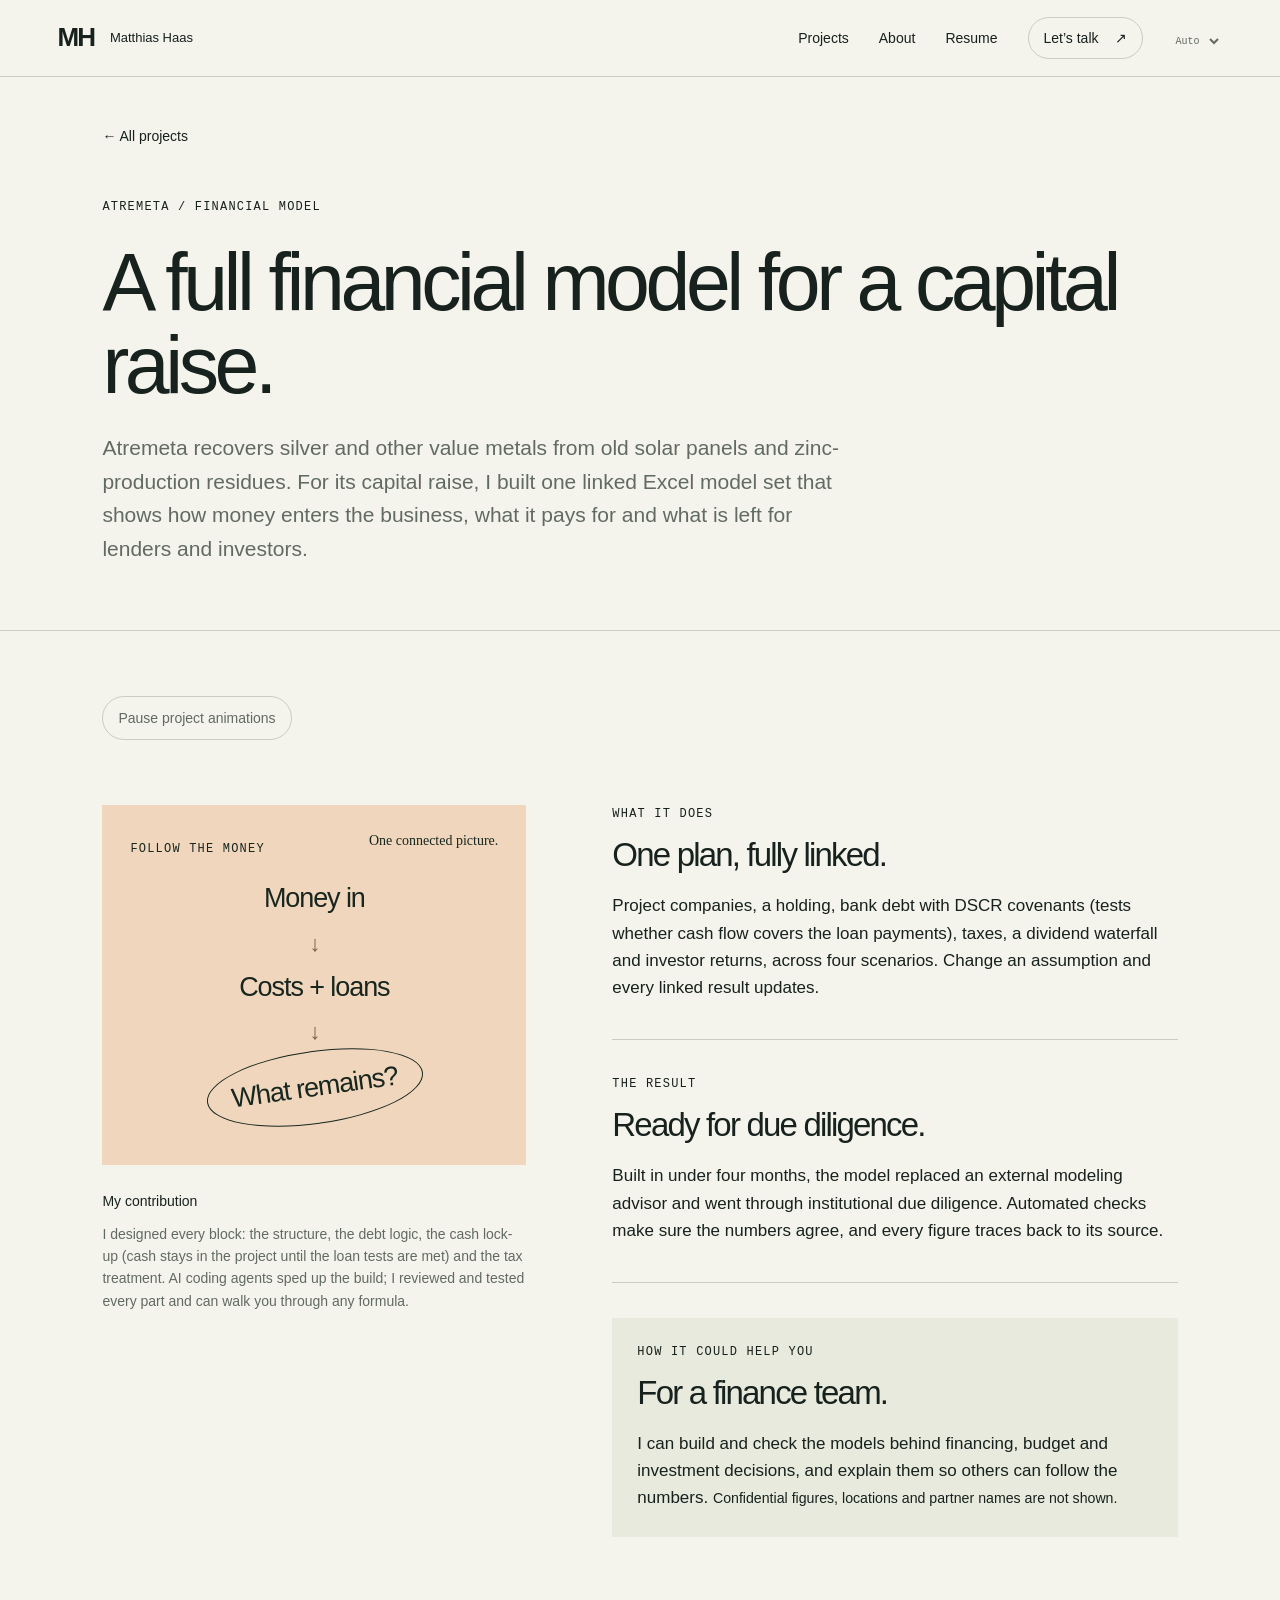
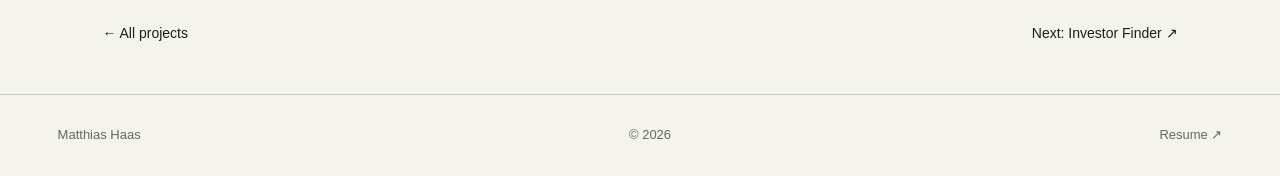
==== commit 32f80ee9: "Recruiter panel round 2: linked model set, USM News link, voice caption, mobile resume hint Co-Autho" ====
--- a/atremeta.html
+++ b/atremeta.html
@@ -1 +1 @@
-<!doctype html><html lang="en"><head><meta charset="utf-8"><meta name="viewport" content="width=device-width,initial-scale=1"><meta name="description" content="Matthias Haas — financial models, thoughtful AI tools, and clear explanations of the work behind them."><title>Atremeta · Matthias Haas</title><link rel="stylesheet" href="assets/editorial.css"><script src="assets/editorial.js" defer></script><link rel="stylesheet" href="assets/project-motion.css"><script src="assets/project-motion.js" defer></script><link rel="canonical" href="https://haasmatthias.github.io/atremeta.html"><meta property="og:type" content="website"><meta property="og:site_name" content="Matthias Haas"><meta property="og:title" content="A full financial model for a capital raise · Matthias Haas"><meta property="og:description" content="One connected Excel model: project companies, a holding, bank debt with DSCR covenants, taxes, a dividend waterfall and investor returns."><meta property="og:url" content="https://haasmatthias.github.io/atremeta.html"><meta property="og:image" content="https://haasmatthias.github.io/assets/og-image.jpg"><meta property="og:image:width" content="1200"><meta property="og:image:height" content="630"><meta property="og:image:alt" content="Matthias Haas, finance and AI portfolio"><meta name="twitter:card" content="summary_large_image"><meta name="twitter:title" content="A full financial model for a capital raise · Matthias Haas"><meta name="twitter:description" content="One connected Excel model: project companies, a holding, bank debt with DSCR covenants, taxes, a dividend waterfall and investor returns."><meta name="twitter:image" content="https://haasmatthias.github.io/assets/og-image.jpg"><link rel="icon" href="assets/favicon.svg" type="image/svg+xml"><link rel="icon" href="assets/favicon-32.png" sizes="32x32" type="image/png"><link rel="apple-touch-icon" href="assets/apple-touch-icon.png"><meta name="theme-color" content="#14211b"></head><body><a class="skip" href="#main">Skip to content</a><header class="mast"><a class="brand" href="index.html" aria-label="Matthias Haas home">MH<span>Matthias Haas</span></a><nav aria-label="Main navigation"><a href="index.html#work">Projects</a><a href="index.html#about">About</a><a href="resume.html">Resume</a><a class="nav-contact" href="index.html#contact">Let’s talk <span>↗</span></a></nav><label class="theme-label"><span class="sr">Color theme</span><select aria-label="Color theme"><option value="system">Auto</option><option value="light">Light</option><option value="dark">Dark</option></select></label></header><main id="main"><section class="case-top peach"><a class="back" href="index.html#work">← All projects</a><p class="eyebrow">ATREMETA / FINANCIAL MODEL</p><h1>A full financial model for a capital raise.</h1><p class="case-intro">Atremeta recovers silver and other value metals from old solar panels and zinc-production residues. For its capital raise, I built one connected Excel model that shows how money enters the business, what it pays for and what is left for lenders and investors.</p></section><div class="case-story"><button class="motion-toggle" aria-pressed="true" style="grid-column:1/-1">Pause project animations</button><aside><div class="visual model" aria-hidden="true"><span class="visual-label">FOLLOW THE MONEY</span><div class="money-flow"><span>Money in</span><b>↓</b><span>Costs + loans</span><b>↓</b><span class="outlined">What remains?</span></div><span class="visual-note">One connected picture.</span></div><p class="role"><strong>My contribution</strong>I designed every block: the structure, the debt logic, the cash lock-up (cash stays in the project until the loan tests are met) and the tax treatment. AI coding agents sped up the build; I reviewed and tested every part and can walk you through any formula.</p></aside><div class="story-text"><section><p class="eyebrow">WHAT IT DOES</p><h2>One plan, fully connected.</h2><p>Project companies, a holding, bank debt with DSCR covenants (tests whether cash flow covers the loan payments), taxes, a dividend waterfall and investor returns, across four scenarios. Change one assumption and every result updates.</p></section><section><p class="eyebrow">THE RESULT</p><h2>Ready for due diligence.</h2><p>Built in under four months, the model replaced an external modeling advisor and went through institutional due diligence. Automated checks make sure the numbers agree, and every figure traces back to its source.</p></section><section class="result"><p class="eyebrow">HOW IT COULD HELP YOU</p><h2>For a finance team.</h2><p>I can build and check the models behind financing, budget and investment decisions, and explain them so others can follow the numbers. <small>Confidential figures, locations and partner names are not shown.</small></p></section></div></div><nav class="next-project" aria-label="Project navigation"><a href="index.html#work">← All projects</a><a href="investor-screening.html">Next: Investor Finder ↗</a></nav></main><footer><a href="index.html">Matthias Haas</a><p>© 2026</p><a href="resume.html">Resume ↗</a></footer></body></html>+<!doctype html><html lang="en"><head><meta charset="utf-8"><meta name="viewport" content="width=device-width,initial-scale=1"><meta name="description" content="Matthias Haas — financial models, thoughtful AI tools, and clear explanations of the work behind them."><title>Atremeta · Matthias Haas</title><link rel="stylesheet" href="assets/editorial.css"><script src="assets/editorial.js" defer></script><link rel="stylesheet" href="assets/project-motion.css"><script src="assets/project-motion.js" defer></script><link rel="canonical" href="https://haasmatthias.github.io/atremeta.html"><meta property="og:type" content="website"><meta property="og:site_name" content="Matthias Haas"><meta property="og:title" content="A full financial model for a capital raise · Matthias Haas"><meta property="og:description" content="One linked Excel model set: project companies, a holding, bank debt with DSCR covenants, taxes, a dividend waterfall and investor returns."><meta property="og:url" content="https://haasmatthias.github.io/atremeta.html"><meta property="og:image" content="https://haasmatthias.github.io/assets/og-image.jpg"><meta property="og:image:width" content="1200"><meta property="og:image:height" content="630"><meta property="og:image:alt" content="Matthias Haas, finance and AI portfolio"><meta name="twitter:card" content="summary_large_image"><meta name="twitter:title" content="A full financial model for a capital raise · Matthias Haas"><meta name="twitter:description" content="One linked Excel model set: project companies, a holding, bank debt with DSCR covenants, taxes, a dividend waterfall and investor returns."><meta name="twitter:image" content="https://haasmatthias.github.io/assets/og-image.jpg"><link rel="icon" href="assets/favicon.svg" type="image/svg+xml"><link rel="icon" href="assets/favicon-32.png" sizes="32x32" type="image/png"><link rel="apple-touch-icon" href="assets/apple-touch-icon.png"><meta name="theme-color" content="#14211b"></head><body><a class="skip" href="#main">Skip to content</a><header class="mast"><a class="brand" href="index.html" aria-label="Matthias Haas home">MH<span>Matthias Haas</span></a><nav aria-label="Main navigation"><a href="index.html#work">Projects</a><a href="index.html#about">About</a><a href="resume.html">Resume</a><a class="nav-contact" href="index.html#contact">Let’s talk <span>↗</span></a></nav><label class="theme-label"><span class="sr">Color theme</span><select aria-label="Color theme"><option value="system">Auto</option><option value="light">Light</option><option value="dark">Dark</option></select></label></header><main id="main"><section class="case-top peach"><a class="back" href="index.html#work">← All projects</a><p class="eyebrow">ATREMETA / FINANCIAL MODEL</p><h1>A full financial model for a capital raise.</h1><p class="case-intro">Atremeta recovers silver and other value metals from old solar panels and zinc-production residues. For its capital raise, I built one linked Excel model set that shows how money enters the business, what it pays for and what is left for lenders and investors.</p></section><div class="case-story"><button class="motion-toggle" aria-pressed="true" style="grid-column:1/-1">Pause project animations</button><aside><div class="visual model" aria-hidden="true"><span class="visual-label">FOLLOW THE MONEY</span><div class="money-flow"><span>Money in</span><b>↓</b><span>Costs + loans</span><b>↓</b><span class="outlined">What remains?</span></div><span class="visual-note">One connected picture.</span></div><p class="role"><strong>My contribution</strong>I designed every block: the structure, the debt logic, the cash lock-up (cash stays in the project until the loan tests are met) and the tax treatment. AI coding agents sped up the build; I reviewed and tested every part and can walk you through any formula.</p></aside><div class="story-text"><section><p class="eyebrow">WHAT IT DOES</p><h2>One plan, fully linked.</h2><p>Project companies, a holding, bank debt with DSCR covenants (tests whether cash flow covers the loan payments), taxes, a dividend waterfall and investor returns, across four scenarios. Change an assumption and every linked result updates.</p></section><section><p class="eyebrow">THE RESULT</p><h2>Ready for due diligence.</h2><p>Built in under four months, the model replaced an external modeling advisor and went through institutional due diligence. Automated checks make sure the numbers agree, and every figure traces back to its source.</p></section><section class="result"><p class="eyebrow">HOW IT COULD HELP YOU</p><h2>For a finance team.</h2><p>I can build and check the models behind financing, budget and investment decisions, and explain them so others can follow the numbers. <small>Confidential figures, locations and partner names are not shown.</small></p></section></div></div><nav class="next-project" aria-label="Project navigation"><a href="index.html#work">← All projects</a><a href="investor-screening.html">Next: Investor Finder ↗</a></nav></main><footer><a href="index.html">Matthias Haas</a><p>© 2026</p><a href="resume.html">Resume ↗</a></footer></body></html>
--- a/assets/editorial.css
+++ b/assets/editorial.css
@@ -13,3 +13,12 @@
 .case-story .model .visual-note{left:auto;right:28px;top:28px;bottom:auto}
 .case-story .model .money-flow{margin-top:14px;gap:2px}
 @media(max-width:680px){.ai-home .mast nav a[href="#jarvis"],.ai-home .mast nav a[href="#about"]{display:none}.theme-label select{min-height:32px}.case-story .model .visual-note{right:20px;top:20px}.case-story .model .money-flow{font-size:24px}}
+
+/* 15.11.2026 (Claude): Lesbarkeit – Fließtext mind. 14px, Großbuchstaben-Labels mind. 12px (Wunsch MH) */
+body .eyebrow,body .card-help .eyebrow,body .compact-heading .eyebrow,body .tm-step small,body .timeline span,body .compact-index,body .compact-index a,body .compact-index span,body .visual-label,body .case-story .visual-label,body .j-title span{font-size:12px}
+body .mast nav,body .mast nav a,body .back,body .text-link,body .contact-links,body .contact-links a,body .motion-toggle,body .personal-sticker,body .compact-card>small,body .timeline small,body .compact-about details,body .compact-about details p,body .visual-note,body .evidence-paper b,body .j-step,body .j-controls button,body .j-note,body .next-project{font-size:14px}
+body .brand span,body footer,body footer a,body footer p{font-size:13px}
+body .compact-index button{font-size:14px}
+@media(max-width:680px){body .mast nav,body .mast nav a{font-size:12px}body .mast nav{gap:12px}}
+@media(max-width:400px){body .mast{gap:6px}body .mast nav{gap:9px}}
+@media(max-width:350px){body .mast nav{gap:6px}body .mast nav,body .mast nav a{font-size:11.5px}}
